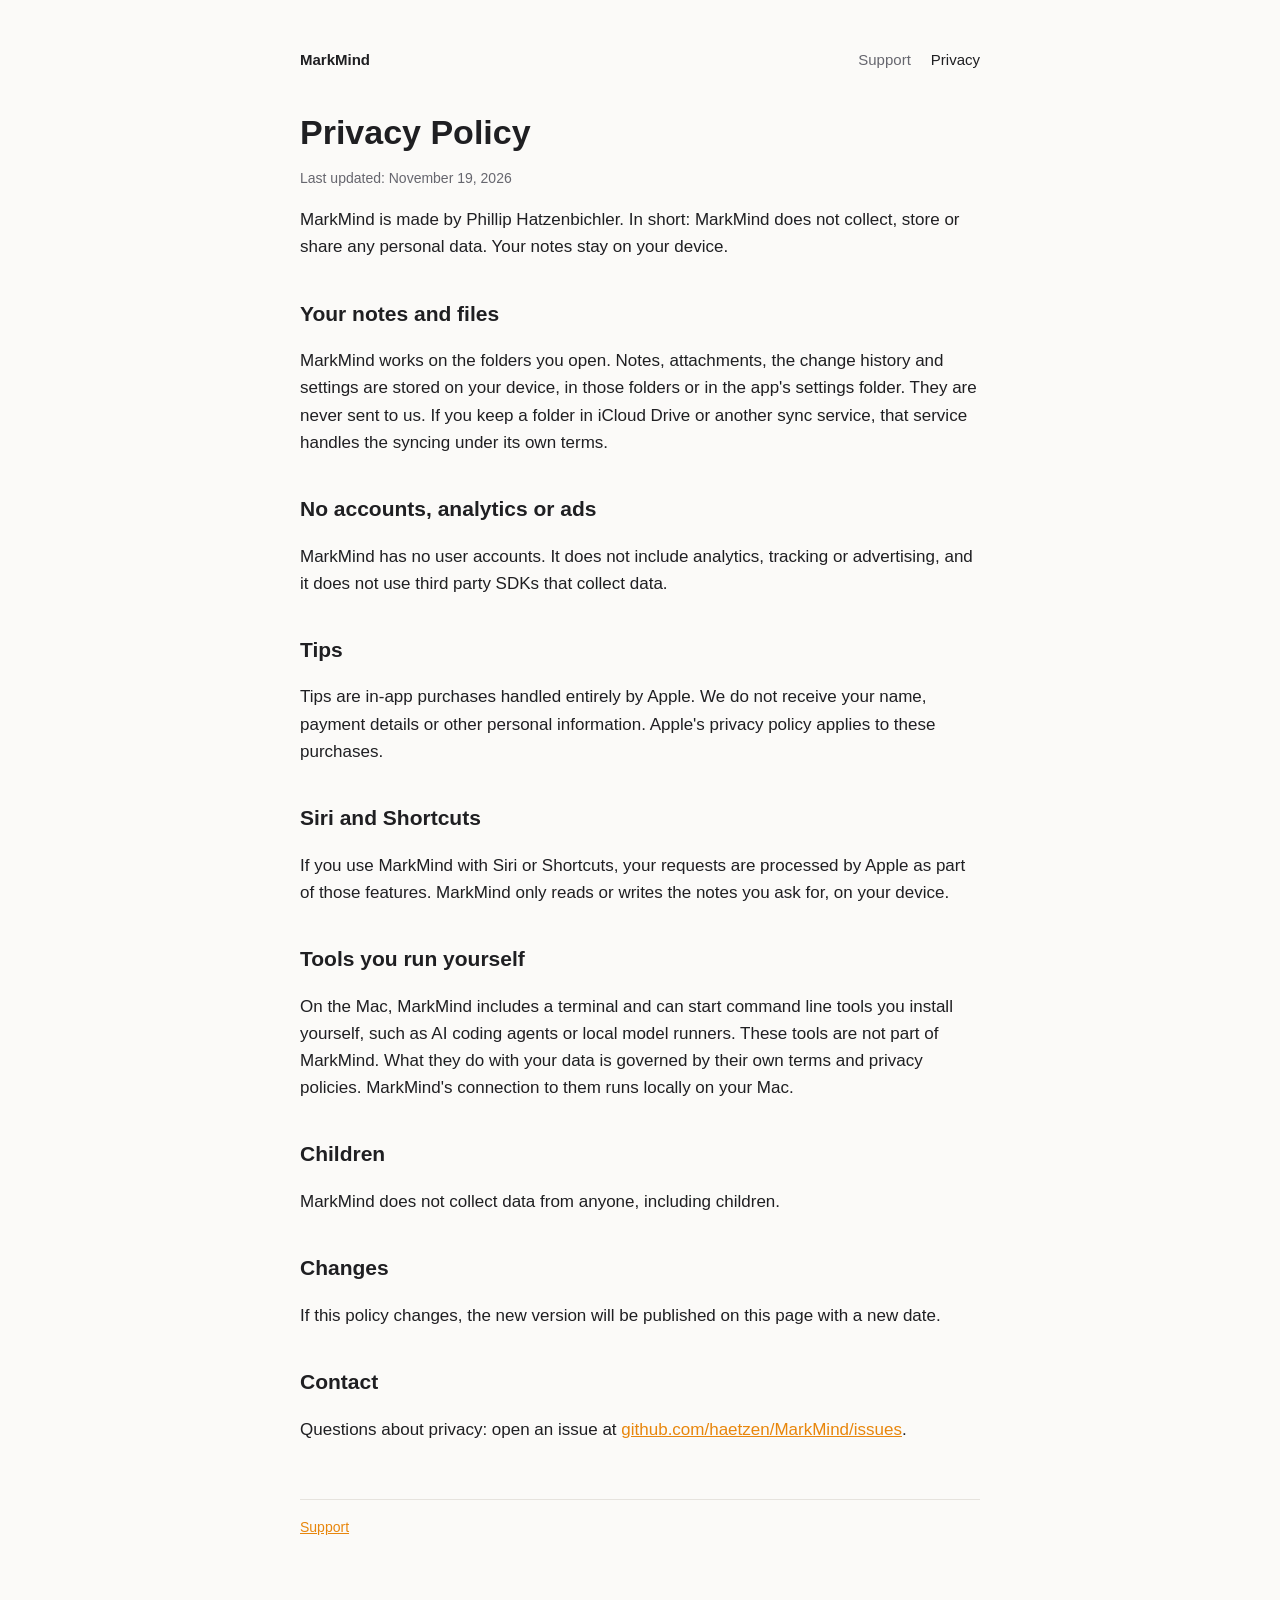
==== docs/privacy.html @ f2061f45 "Add website: home, support and privacy policy" ====
<!doctype html>
<html lang="en">
<head>
<meta charset="utf-8">
<meta name="viewport" content="width=device-width, initial-scale=1">
<title>MarkMind Privacy Policy</title>
<link rel="stylesheet" href="style.css">
</head>
<body>
<main>
<nav><a class="brand" href="./">MarkMind</a><a href="support.html">Support</a><a class="current" href="privacy.html">Privacy</a></nav>
<h1>Privacy Policy</h1>
<p class="small">Last updated: November 19, 2026</p>
<p>MarkMind is made by Phillip Hatzenbichler. In short: MarkMind does not collect, store or share any personal data. Your notes stay on your device.</p>

<h2>Your notes and files</h2>
<p>MarkMind works on the folders you open. Notes, attachments, the change history and settings are stored on your device, in those folders or in the app's settings folder. They are never sent to us. If you keep a folder in iCloud Drive or another sync service, that service handles the syncing under its own terms.</p>

<h2>No accounts, analytics or ads</h2>
<p>MarkMind has no user accounts. It does not include analytics, tracking or advertising, and it does not use third party SDKs that collect data.</p>

<h2>Tips</h2>
<p>Tips are in-app purchases handled entirely by Apple. We do not receive your name, payment details or other personal information. Apple's privacy policy applies to these purchases.</p>

<h2>Siri and Shortcuts</h2>
<p>If you use MarkMind with Siri or Shortcuts, your requests are processed by Apple as part of those features. MarkMind only reads or writes the notes you ask for, on your device.</p>

<h2>Tools you run yourself</h2>
<p>On the Mac, MarkMind includes a terminal and can start command line tools you install yourself, such as AI coding agents or local model runners. These tools are not part of MarkMind. What they do with your data is governed by their own terms and privacy policies. MarkMind's connection to them runs locally on your Mac.</p>

<h2>Children</h2>
<p>MarkMind does not collect data from anyone, including children.</p>

<h2>Changes</h2>
<p>If this policy changes, the new version will be published on this page with a new date.</p>

<h2>Contact</h2>
<p>Questions about privacy: open an issue at <a href="https://github.com/haetzen/MarkMind/issues">github.com/haetzen/MarkMind/issues</a>.</p>
<footer><a href="support.html">Support</a></footer>
</main>
</body>
</html>
---- docs/style.css ----
:root { --bg: #fbfaf8; --text: #1f1f22; --muted: #66666e; --accent: #e8860c; --border: #e6e3de; }
@media (prefers-color-scheme: dark) { :root { --bg: #1c1c1f; --text: #ececee; --muted: #9a9aa3; --accent: #ff9f2e; --border: #333338; } }
* { box-sizing: border-box; }
body { margin: 0; background: var(--bg); color: var(--text); font: 17px/1.6 -apple-system, BlinkMacSystemFont, "Segoe UI", sans-serif; }
main { max-width: 720px; margin: 0 auto; padding: 48px 20px 80px; }
nav { display: flex; gap: 20px; margin-bottom: 40px; font-size: 15px; }
nav a { color: var(--muted); text-decoration: none; }
nav a:hover, nav a.current { color: var(--text); }
nav .brand { color: var(--text); font-weight: 650; margin-right: auto; }
h1 { font-size: 34px; line-height: 1.2; margin: 0 0 8px; }
h2 { font-size: 21px; margin: 36px 0 8px; }
p.lead { font-size: 19px; color: var(--muted); margin-top: 0; }
a { color: var(--accent); }
ul { padding-left: 22px; }
li { margin: 4px 0; }
.small { color: var(--muted); font-size: 14px; }
footer { margin-top: 56px; padding-top: 16px; border-top: 1px solid var(--border); color: var(--muted); font-size: 14px; }
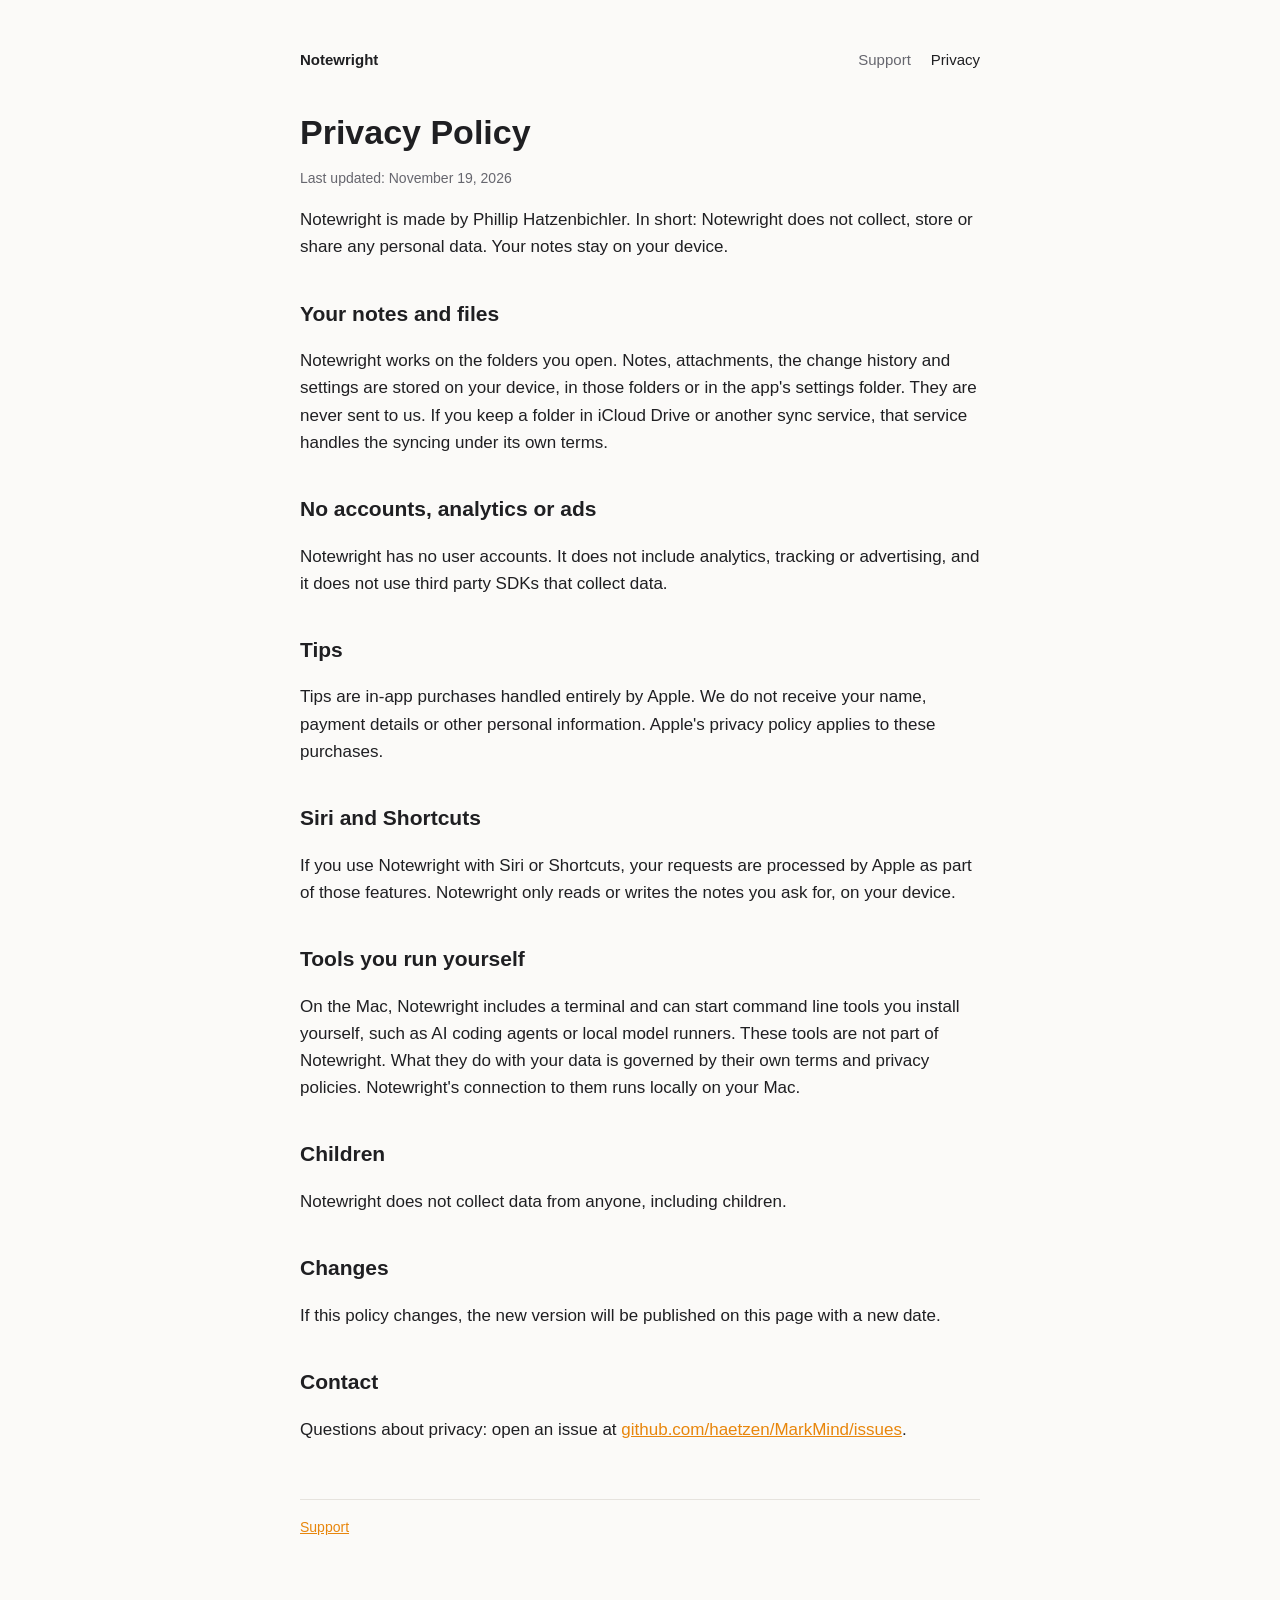
==== commit 3b94cd14: "Rename website to Notewright" ====
--- a/docs/privacy.html
+++ b/docs/privacy.html
@@ -3,33 +3,33 @@
 <head>
 <meta charset="utf-8">
 <meta name="viewport" content="width=device-width, initial-scale=1">
-<title>MarkMind Privacy Policy</title>
+<title>Notewright Privacy Policy</title>
 <link rel="stylesheet" href="style.css">
 </head>
 <body>
 <main>
-<nav><a class="brand" href="./">MarkMind</a><a href="support.html">Support</a><a class="current" href="privacy.html">Privacy</a></nav>
+<nav><a class="brand" href="./">Notewright</a><a href="support.html">Support</a><a class="current" href="privacy.html">Privacy</a></nav>
 <h1>Privacy Policy</h1>
 <p class="small">Last updated: November 19, 2026</p>
-<p>MarkMind is made by Phillip Hatzenbichler. In short: MarkMind does not collect, store or share any personal data. Your notes stay on your device.</p>
+<p>Notewright is made by Phillip Hatzenbichler. In short: Notewright does not collect, store or share any personal data. Your notes stay on your device.</p>
 
 <h2>Your notes and files</h2>
-<p>MarkMind works on the folders you open. Notes, attachments, the change history and settings are stored on your device, in those folders or in the app's settings folder. They are never sent to us. If you keep a folder in iCloud Drive or another sync service, that service handles the syncing under its own terms.</p>
+<p>Notewright works on the folders you open. Notes, attachments, the change history and settings are stored on your device, in those folders or in the app's settings folder. They are never sent to us. If you keep a folder in iCloud Drive or another sync service, that service handles the syncing under its own terms.</p>
 
 <h2>No accounts, analytics or ads</h2>
-<p>MarkMind has no user accounts. It does not include analytics, tracking or advertising, and it does not use third party SDKs that collect data.</p>
+<p>Notewright has no user accounts. It does not include analytics, tracking or advertising, and it does not use third party SDKs that collect data.</p>
 
 <h2>Tips</h2>
 <p>Tips are in-app purchases handled entirely by Apple. We do not receive your name, payment details or other personal information. Apple's privacy policy applies to these purchases.</p>
 
 <h2>Siri and Shortcuts</h2>
-<p>If you use MarkMind with Siri or Shortcuts, your requests are processed by Apple as part of those features. MarkMind only reads or writes the notes you ask for, on your device.</p>
+<p>If you use Notewright with Siri or Shortcuts, your requests are processed by Apple as part of those features. Notewright only reads or writes the notes you ask for, on your device.</p>
 
 <h2>Tools you run yourself</h2>
-<p>On the Mac, MarkMind includes a terminal and can start command line tools you install yourself, such as AI coding agents or local model runners. These tools are not part of MarkMind. What they do with your data is governed by their own terms and privacy policies. MarkMind's connection to them runs locally on your Mac.</p>
+<p>On the Mac, Notewright includes a terminal and can start command line tools you install yourself, such as AI coding agents or local model runners. These tools are not part of Notewright. What they do with your data is governed by their own terms and privacy policies. Notewright's connection to them runs locally on your Mac.</p>
 
 <h2>Children</h2>
-<p>MarkMind does not collect data from anyone, including children.</p>
+<p>Notewright does not collect data from anyone, including children.</p>
 
 <h2>Changes</h2>
 <p>If this policy changes, the new version will be published on this page with a new date.</p>
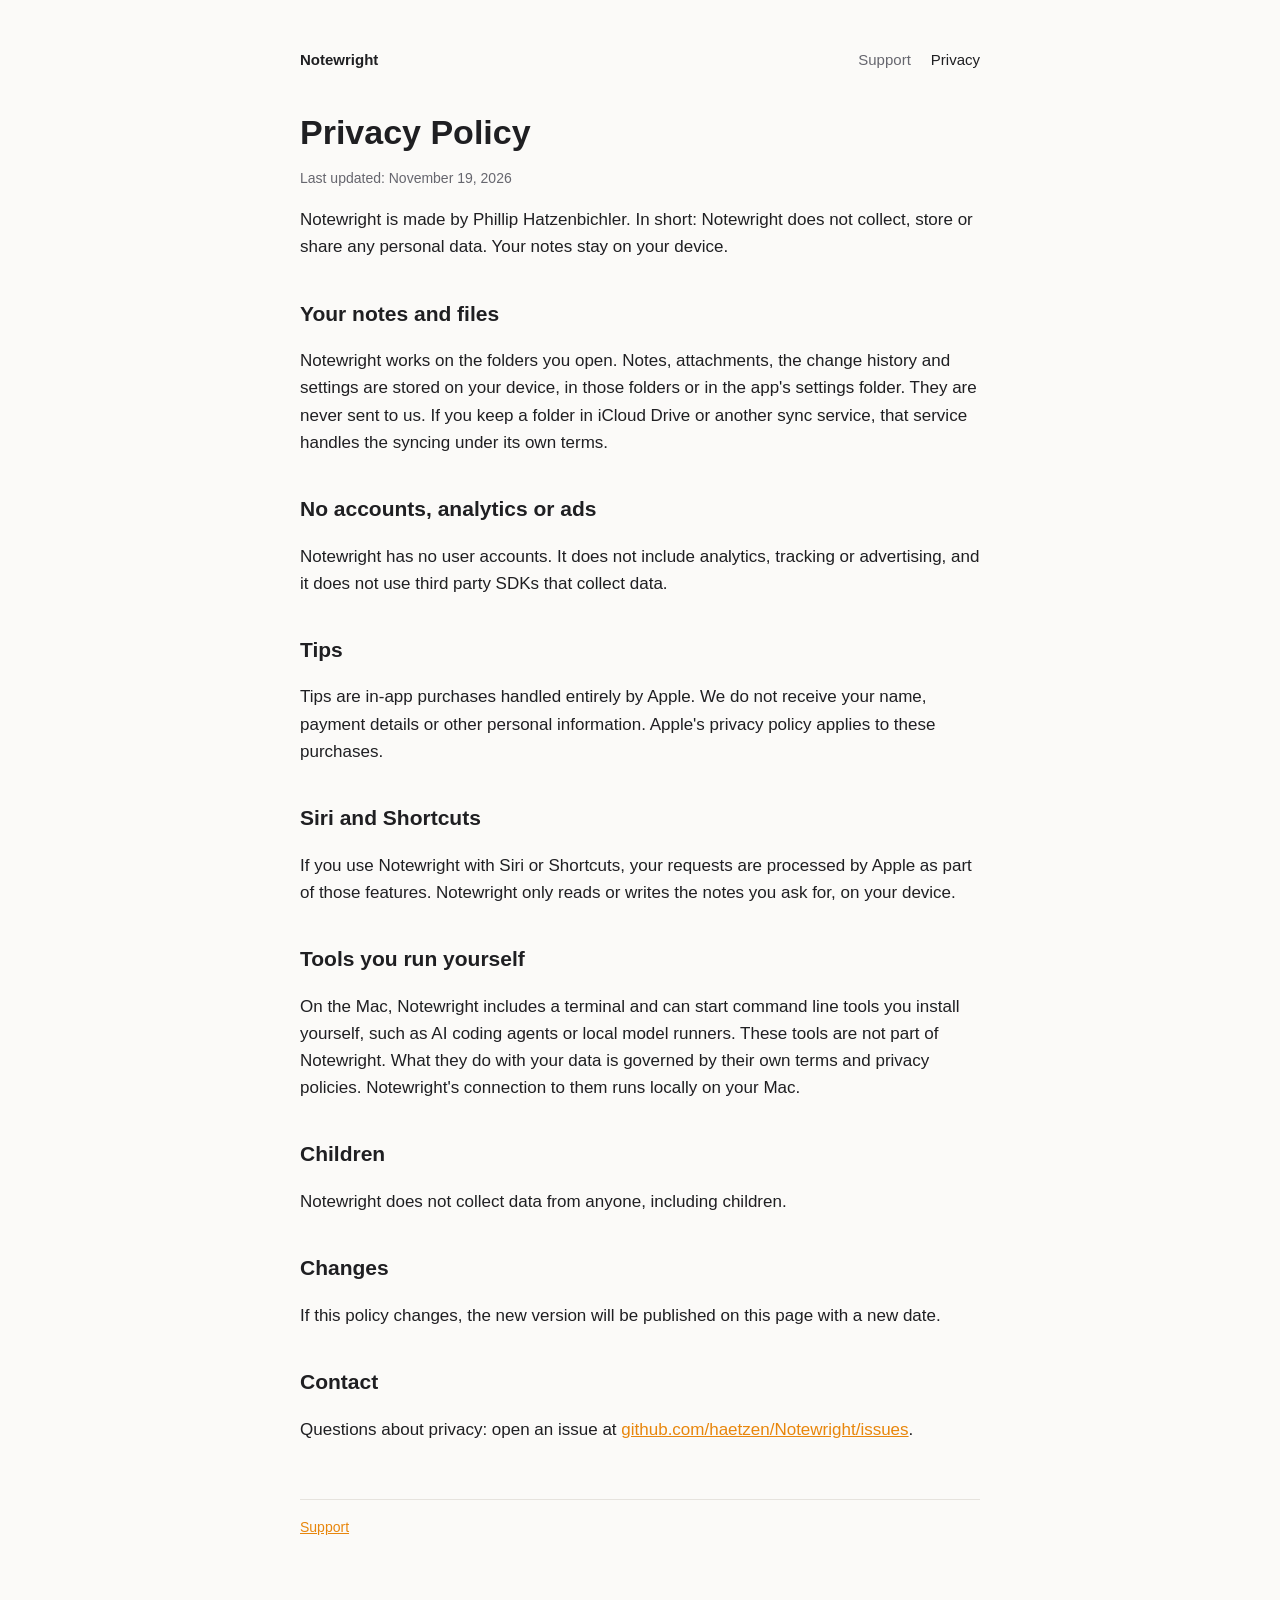
==== commit 14606199: "Point website links to the renamed repo" ====
--- a/docs/privacy.html
+++ b/docs/privacy.html
@@ -35,7 +35,7 @@
 <p>If this policy changes, the new version will be published on this page with a new date.</p>
 
 <h2>Contact</h2>
-<p>Questions about privacy: open an issue at <a href="https://github.com/haetzen/MarkMind/issues">github.com/haetzen/MarkMind/issues</a>.</p>
+<p>Questions about privacy: open an issue at <a href="https://github.com/haetzen/Notewright/issues">github.com/haetzen/Notewright/issues</a>.</p>
 <footer><a href="support.html">Support</a></footer>
 </main>
 </body>
